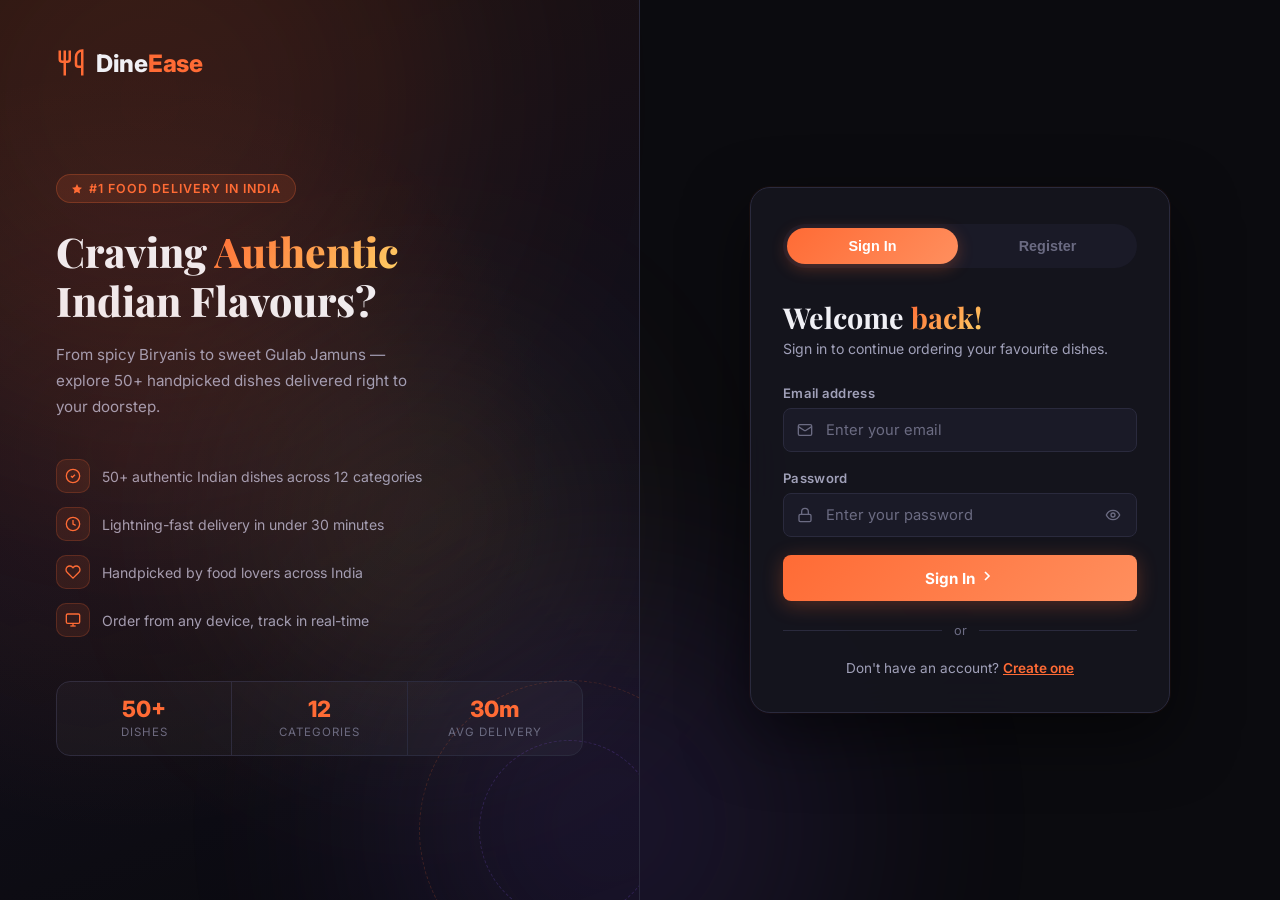
==== login.html @ 15558094 "Initial commit - DineEase project" ====
<!DOCTYPE html>
<html lang="en">
<head>
  <meta charset="UTF-8">
  <meta name="viewport" content="width=device-width, initial-scale=1.0">
  <title>DineEase — Login & Register</title>
  <meta name="description" content="Sign in or create your DineEase account to start ordering authentic Indian cuisine.">
  <link rel="preconnect" href="https://fonts.googleapis.com">
  <link rel="preconnect" href="https://fonts.gstatic.com" crossorigin>
  <link href="https://fonts.googleapis.com/css2?family=Inter:wght@300;400;500;600;700;800&family=Playfair+Display:wght@600;700;800&display=swap" rel="stylesheet">
  <style>
    /* ===== RESET & BASE ===== */
    *,*::before,*::after{margin:0;padding:0;box-sizing:border-box}
    :root{
      --bg:#0b0b0f;--bg2:#12121a;--bg3:#1a1a27;--bg4:#23233a;
      --text:#f0f0f5;--text2:#a0a0b8;--text3:#6b6b82;
      --accent:#ff6b35;--accent2:#ff8f5e;--accent-glow:rgba(255,107,53,.28);
      --green:#22c55e;--red:#ef4444;
      --card:#16161f;--border:#2a2a3d;
      --radius:14px;--radius-sm:8px;--radius-full:999px;
      --shadow:0 8px 32px rgba(0,0,0,.4);
      --transition:.3s cubic-bezier(.4,0,.2,1);
      --font:'Inter',system-ui,sans-serif;
    }
    html{scroll-behavior:smooth}
    body{
      font-family:var(--font);
      background:var(--bg);
      color:var(--text);
      min-height:100vh;
      overflow-x:hidden;
    }

    /* ===== BACKGROUND SHAPES ===== */
    .bg-shapes{position:fixed;inset:0;pointer-events:none;z-index:0}
    .shape{position:absolute;border-radius:50%;filter:blur(120px);opacity:.13}
    .s1{width:600px;height:600px;background:var(--accent);top:-200px;left:-150px}
    .s2{width:450px;height:450px;background:#8b5cf6;bottom:-150px;left:30%}
    .s3{width:320px;height:320px;background:#ffd166;top:40%;left:20%}

    /* ===== TWO-COLUMN PAGE WRAP ===== */
    .page-wrap{
      display:grid;
      grid-template-columns:1fr 1fr;
      min-height:100vh;
      position:relative;z-index:1;
    }

    /* ===== LEFT: BRAND PANEL ===== */
    .brand-panel{
      position:relative;
      display:flex;
      flex-direction:column;
      justify-content:space-between;
      padding:48px 56px;
      background:linear-gradient(160deg,rgba(255,107,53,.07) 0%,rgba(139,92,246,.05) 50%,rgba(11,11,15,0) 100%);
      border-right:1px solid var(--border);
      overflow:hidden;
    }
    .brand-panel::before{
      content:'';
      position:absolute;inset:0;
      background:radial-gradient(ellipse at 20% 50%,rgba(255,107,53,.1) 0%,transparent 60%);
      pointer-events:none;
    }

    /* Logo in brand panel */
    .brand-logo{display:flex;align-items:center;gap:10px;text-decoration:none;color:var(--text)}
    .brand-logo-icon svg{display:block}
    .brand-logo-text{font-size:1.5rem;font-weight:800;letter-spacing:-.3px}
    .brand-logo-accent{color:var(--accent)}

    /* Main brand copy */
    .brand-body{flex:1;display:flex;flex-direction:column;justify-content:center;padding:40px 0}
    .brand-badge{
      display:inline-flex;align-items:center;gap:6px;
      background:rgba(255,107,53,.12);border:1px solid rgba(255,107,53,.25);
      color:var(--accent);padding:6px 14px;border-radius:var(--radius-full);
      font-size:.78rem;font-weight:600;text-transform:uppercase;letter-spacing:1px;
      margin-bottom:24px;width:fit-content;
    }
    .brand-headline{
      font-family:'Playfair Display',serif;
      font-size:clamp(2rem,3.2vw,3rem);
      font-weight:800;line-height:1.18;
      margin-bottom:18px;
    }
    .brand-headline span{
      background:linear-gradient(135deg,var(--accent),#ffd166);
      -webkit-background-clip:text;-webkit-text-fill-color:transparent;background-clip:text;
    }
    .brand-desc{font-size:.95rem;color:var(--text2);line-height:1.7;max-width:380px;margin-bottom:40px}

    /* Feature list */
    .feature-list{list-style:none;display:flex;flex-direction:column;gap:14px;margin-bottom:44px}
    .feature-list li{
      display:flex;align-items:center;gap:12px;
      font-size:.88rem;color:var(--text2);
    }
    .feat-icon{
      width:34px;height:34px;border-radius:10px;flex-shrink:0;
      display:grid;place-items:center;
      background:rgba(255,107,53,.1);border:1px solid rgba(255,107,53,.2);
      color:var(--accent);
    }

    /* Stats row */
    .brand-stats{
      display:flex;gap:0;
      background:rgba(255,255,255,.03);
      border:1px solid var(--border);
      border-radius:var(--radius);
      overflow:hidden;
    }
    .bstat{
      flex:1;text-align:center;padding:16px 12px;
      border-right:1px solid var(--border);
    }
    .bstat:last-child{border-right:none}
    .bstat-num{display:block;font-size:1.4rem;font-weight:800;color:var(--accent);line-height:1}
    .bstat-lbl{font-size:.72rem;color:var(--text3);text-transform:uppercase;letter-spacing:1px;margin-top:4px;display:block}

    /* Decorative floating orbs */
    .orb{
      position:absolute;border-radius:50%;
      border:1px dashed rgba(255,107,53,.18);
      animation:spinRing 35s linear infinite;
    }
    .orb-1{width:300px;height:300px;bottom:-80px;right:-80px;animation-duration:40s}
    .orb-2{width:180px;height:180px;bottom:-20px;right:-20px;animation-duration:25s;border-color:rgba(139,92,246,.2);animation-direction:reverse}
    @keyframes spinRing{from{transform:rotate(0)}to{transform:rotate(360deg)}}

    /* ===== RIGHT: FORM PANEL ===== */
    .form-panel{
      display:flex;
      align-items:center;
      justify-content:center;
      padding:40px 32px;
      overflow-y:auto;
    }

    /* ===== CARD ===== */
    .card-wrap{
      position:relative;z-index:1;
      width:100%;max-width:420px;
      animation:fadeUp .6s ease both;
    }
    @keyframes fadeUp{from{opacity:0;transform:translateY(28px)}to{opacity:1;transform:translateY(0)}}

    .auth-card{
      background:rgba(22,22,31,.9);
      border:1px solid var(--border);
      border-radius:20px;
      padding:36px 32px;
      box-shadow:0 24px 64px rgba(0,0,0,.5), 0 0 0 1px rgba(255,107,53,.06);
      backdrop-filter:blur(24px);
    }

    /* ===== TABS ===== */
    .tab-bar{
      display:grid;grid-template-columns:1fr 1fr;
      background:var(--bg3);
      border-radius:var(--radius-full);
      padding:4px;gap:4px;
      margin-bottom:32px;
    }
    .tab-btn{
      padding:10px 0;
      border-radius:var(--radius-full);
      font-size:.9rem;font-weight:600;
      color:var(--text3);
      background:none;border:none;cursor:pointer;
      transition:var(--transition);
    }
    .tab-btn.active{
      background:linear-gradient(135deg,var(--accent),var(--accent2));
      color:#fff;
      box-shadow:0 4px 16px var(--accent-glow);
    }

    /* ===== HEADINGS ===== */
    .form-title{
      font-family:'Playfair Display',serif;
      font-size:1.8rem;font-weight:700;
      margin-bottom:6px;
      line-height:1.2;
    }
    .form-title span{
      background:linear-gradient(135deg,var(--accent),#ffd166);
      -webkit-background-clip:text;-webkit-text-fill-color:transparent;background-clip:text;
    }
    .form-sub{font-size:.88rem;color:var(--text2);margin-bottom:28px}

    /* ===== FORM ===== */
    .form-section{display:none}
    .form-section.active{display:block;animation:fadeUp .35s ease both}

    .field{margin-bottom:18px}
    .field label{
      display:block;font-size:.82rem;font-weight:600;
      color:var(--text2);margin-bottom:7px;letter-spacing:.3px;
    }
    .input-wrap{position:relative}
    .input-wrap .icon{
      position:absolute;left:14px;top:50%;transform:translateY(-50%);
      color:var(--text3);pointer-events:none;display:flex;
    }
    .input-wrap input{
      width:100%;
      background:var(--bg3);
      border:1.5px solid var(--border);
      border-radius:var(--radius-sm);
      color:var(--text);
      font-size:.92rem;
      font-family:var(--font);
      padding:12px 14px 12px 42px;
      outline:none;
      transition:var(--transition);
    }
    .input-wrap input::placeholder{color:var(--text3)}
    .input-wrap input:focus{border-color:var(--accent);background:var(--bg4);box-shadow:0 0 0 3px var(--accent-glow)}
    .input-wrap input.error-input{border-color:var(--red);box-shadow:0 0 0 3px rgba(239,68,68,.18)}
    .toggle-pw{
      position:absolute;right:12px;top:50%;transform:translateY(-50%);
      background:none;border:none;cursor:pointer;color:var(--text3);
      padding:4px;display:flex;transition:var(--transition);
    }
    .toggle-pw:hover{color:var(--text)}

    .error-msg{
      display:none;font-size:.78rem;color:var(--red);
      margin-top:6px;font-weight:500;
    }
    .error-msg.show{display:block;animation:fadeUp .25s ease both}

    .form-hint{font-size:.8rem;color:var(--text3);margin-bottom:18px}

    /* ===== SUBMIT BUTTON ===== */
    .submit-btn{
      width:100%;padding:13px;
      background:linear-gradient(135deg,var(--accent),var(--accent2));
      color:#fff;border:none;
      border-radius:var(--radius-sm);
      font-size:.95rem;font-weight:700;
      font-family:var(--font);
      cursor:pointer;
      transition:var(--transition);
      box-shadow:0 4px 20px var(--accent-glow);
      display:flex;align-items:center;justify-content:center;gap:8px;
      margin-top:6px;
    }
    .submit-btn:hover{transform:translateY(-2px);box-shadow:0 8px 32px var(--accent-glow)}
    .submit-btn:active{transform:translateY(0)}
    .submit-btn:disabled{opacity:.6;cursor:not-allowed;transform:none}

    /* ===== GLOBAL ERROR BANNER ===== */
    .banner{
      display:none;
      background:rgba(239,68,68,.12);
      border:1px solid rgba(239,68,68,.3);
      color:var(--red);
      border-radius:var(--radius-sm);
      padding:11px 14px;
      font-size:.85rem;font-weight:500;
      margin-bottom:20px;
      align-items:center;gap:8px;
    }
    .banner.show{display:flex;animation:fadeUp .3s ease both}
    .banner-success{
      background:rgba(34,197,94,.1);
      border-color:rgba(34,197,94,.3);
      color:var(--green);
    }

    /* ===== DIVIDER ===== */
    .divider{
      display:flex;align-items:center;gap:12px;
      margin:22px 0;color:var(--text3);font-size:.8rem;
    }
    .divider::before,.divider::after{
      content:'';flex:1;height:1px;background:var(--border);
    }

    /* ===== SWITCH LINK ===== */
    .switch-link{
      text-align:center;font-size:.85rem;color:var(--text2);margin-top:20px;
    }
    .switch-link button{
      background:none;border:none;cursor:pointer;
      color:var(--accent);font-weight:600;font-size:.85rem;
      font-family:var(--font);text-decoration:underline;
      transition:var(--transition);
    }
    .switch-link button:hover{color:var(--accent2)}

    /* ===== SPINNER ===== */
    .spinner{
      width:18px;height:18px;border:2.5px solid rgba(255,255,255,.3);
      border-top-color:#fff;border-radius:50%;
      animation:spin .7s linear infinite;display:none;
    }
    .submit-btn.loading .btn-label{display:none}
    .submit-btn.loading .spinner{display:block}
    @keyframes spin{to{transform:rotate(360deg)}}

    /* ===== RESPONSIVE ===== */
    @media(max-width:900px){
      .page-wrap{grid-template-columns:1fr}
      .brand-panel{display:none}
      .form-panel{padding:32px 20px;min-height:100vh}
    }
    @media(max-width:480px){
      .auth-card{padding:28px 20px}
    }
  </style>
</head>
<body>

  <!-- Background -->
  <div class="bg-shapes">
    <div class="shape s1"></div>
    <div class="shape s2"></div>
    <div class="shape s3"></div>
  </div>

  <!-- Two-column layout -->
  <div class="page-wrap">

    <!-- ===== LEFT: BRAND PANEL ===== -->
    <div class="brand-panel">
      <!-- Decorative orbs -->
      <div class="orb orb-1"></div>
      <div class="orb orb-2"></div>

      <!-- Logo -->
      <a href="index.html" class="brand-logo">
        <span class="brand-logo-icon">
          <svg width="30" height="30" viewBox="0 0 24 24" fill="none" stroke="var(--accent)" stroke-width="2">
            <path d="M3 2v7c0 1.1.9 2 2 2h4a2 2 0 0 0 2-2V2"/>
            <path d="M7 2v20"/>
            <path d="M21 15V2v0a5 5 0 0 0-5 5v6c0 1.1.9 2 2 2h3Zm0 0v7"/>
          </svg>
        </span>
        <span class="brand-logo-text">Dine<span class="brand-logo-accent">Ease</span></span>
      </a>

      <!-- Main copy -->
      <div class="brand-body">
        <div class="brand-badge">
          <svg width="12" height="12" viewBox="0 0 24 24" fill="var(--accent)"><path d="M12 2l3.09 6.26L22 9.27l-5 4.87 1.18 6.88L12 17.77l-6.18 3.25L7 14.14 2 9.27l6.91-1.01L12 2z"/></svg>
          #1 Food Delivery in India
        </div>
        <h2 class="brand-headline">
          Craving <span>Authentic</span><br>Indian Flavours?
        </h2>
        <p class="brand-desc">From spicy Biryanis to sweet Gulab Jamuns — explore 50+ handpicked dishes delivered right to your doorstep.</p>

        <ul class="feature-list">
          <li>
            <div class="feat-icon">
              <svg width="16" height="16" viewBox="0 0 24 24" fill="none" stroke="currentColor" stroke-width="2"><path d="M12 2a10 10 0 1 0 0 20 10 10 0 0 0 0-20Z"/><path d="m9 12 2 2 4-4"/></svg>
            </div>
            50+ authentic Indian dishes across 12 categories
          </li>
          <li>
            <div class="feat-icon">
              <svg width="16" height="16" viewBox="0 0 24 24" fill="none" stroke="currentColor" stroke-width="2"><circle cx="12" cy="12" r="10"/><polyline points="12 6 12 12 16 14"/></svg>
            </div>
            Lightning-fast delivery in under 30 minutes
          </li>
          <li>
            <div class="feat-icon">
              <svg width="16" height="16" viewBox="0 0 24 24" fill="none" stroke="currentColor" stroke-width="2"><path d="M20.84 4.61a5.5 5.5 0 0 0-7.78 0L12 5.67l-1.06-1.06a5.5 5.5 0 0 0-7.78 7.78l1.06 1.06L12 21.23l7.78-7.78 1.06-1.06a5.5 5.5 0 0 0 0-7.78z"/></svg>
            </div>
            Handpicked by food lovers across India
          </li>
          <li>
            <div class="feat-icon">
              <svg width="16" height="16" viewBox="0 0 24 24" fill="none" stroke="currentColor" stroke-width="2"><rect x="2" y="3" width="20" height="14" rx="2"/><line x1="8" y1="21" x2="16" y2="21"/><line x1="12" y1="17" x2="12" y2="21"/></svg>
            </div>
            Order from any device, track in real-time
          </li>
        </ul>

        <!-- Stats -->
        <div class="brand-stats">
          <div class="bstat">
            <span class="bstat-num">50+</span>
            <span class="bstat-lbl">Dishes</span>
          </div>
          <div class="bstat">
            <span class="bstat-num">12</span>
            <span class="bstat-lbl">Categories</span>
          </div>
          <div class="bstat">
            <span class="bstat-num">30m</span>
            <span class="bstat-lbl">Avg Delivery</span>
          </div>
        </div>
      </div><!-- /.brand-body -->
    </div><!-- /.brand-panel -->

    <!-- ===== RIGHT: FORM PANEL ===== -->
    <div class="form-panel">
  <div class="card-wrap">
    <div class="auth-card">

      <!-- Tabs -->
      <div class="tab-bar" role="tablist">
        <button class="tab-btn active" id="tabLogin" role="tab" aria-selected="true" onclick="switchTab('login')">Sign In</button>
        <button class="tab-btn" id="tabRegister" role="tab" aria-selected="false" onclick="switchTab('register')">Register</button>
      </div>

      <!-- ===== LOGIN FORM ===== -->
      <div class="form-section active" id="loginSection">
        <h1 class="form-title">Welcome <span>back!</span></h1>
        <p class="form-sub">Sign in to continue ordering your favourite dishes.</p>

        <div class="banner" id="loginBanner">
          <svg width="16" height="16" viewBox="0 0 24 24" fill="none" stroke="currentColor" stroke-width="2"><circle cx="12" cy="12" r="10"/><line x1="12" y1="8" x2="12" y2="12"/><line x1="12" y1="16" x2="12.01" y2="16"/></svg>
          <span id="loginBannerMsg"></span>
        </div>

        <form id="loginForm" novalidate>
          <div class="field">
            <label for="loginEmail">Email address</label>
            <div class="input-wrap">
              <span class="icon">
                <svg width="16" height="16" viewBox="0 0 24 24" fill="none" stroke="currentColor" stroke-width="2"><rect x="2" y="4" width="20" height="16" rx="2"/><path d="m22 7-8.97 5.7a1.94 1.94 0 0 1-2.06 0L2 7"/></svg>
              </span>
              <input type="email" id="loginEmail" placeholder="Enter your email" autocomplete="email">
            </div>
            <span class="error-msg" id="loginEmailErr">Please enter a valid email address.</span>
          </div>

          <div class="field">
            <label for="loginPassword">Password</label>
            <div class="input-wrap">
              <span class="icon">
                <svg width="16" height="16" viewBox="0 0 24 24" fill="none" stroke="currentColor" stroke-width="2"><rect x="3" y="11" width="18" height="11" rx="2"/><path d="M7 11V7a5 5 0 0 1 10 0v4"/></svg>
              </span>
              <input type="password" id="loginPassword" placeholder="Enter your password" autocomplete="current-password">
              <button type="button" class="toggle-pw" onclick="togglePw('loginPassword', this)" aria-label="Toggle password">
                <svg width="16" height="16" viewBox="0 0 24 24" fill="none" stroke="currentColor" stroke-width="2"><path d="M2 12s3-7 10-7 10 7 10 7-3 7-10 7-10-7-10-7Z"/><circle cx="12" cy="12" r="3"/></svg>
              </button>
            </div>
            <span class="error-msg" id="loginPasswordErr">Password cannot be empty.</span>
          </div>

          <button type="submit" class="submit-btn" id="loginBtn">
            <span class="btn-label">
              Sign In
              <svg width="16" height="16" viewBox="0 0 24 24" fill="none" stroke="currentColor" stroke-width="2.5"><path d="m9 18 6-6-6-6"/></svg>
            </span>
            <div class="spinner"></div>
          </button>
        </form>

        <div class="divider">or</div>
        <div class="switch-link">Don't have an account? <button onclick="switchTab('register')">Create one</button></div>
      </div>

      <!-- ===== REGISTER FORM ===== -->
      <div class="form-section" id="registerSection">
        <h1 class="form-title">Join <span>DineEase</span></h1>
        <p class="form-sub">Create your account and start exploring 50+ authentic dishes.</p>

        <div class="banner" id="registerBanner">
          <svg width="16" height="16" viewBox="0 0 24 24" fill="none" stroke="currentColor" stroke-width="2"><circle cx="12" cy="12" r="10"/><line x1="12" y1="8" x2="12" y2="12"/><line x1="12" y1="16" x2="12.01" y2="16"/></svg>
          <span id="registerBannerMsg"></span>
        </div>

        <form id="registerForm" novalidate>
          <div class="field">
            <label for="regName">Full name</label>
            <div class="input-wrap">
              <span class="icon">
                <svg width="16" height="16" viewBox="0 0 24 24" fill="none" stroke="currentColor" stroke-width="2"><path d="M20 21v-2a4 4 0 0 0-4-4H8a4 4 0 0 0-4 4v2"/><circle cx="12" cy="7" r="4"/></svg>
              </span>
              <input type="text" id="regName" placeholder="Enter your name" autocomplete="name">
            </div>
            <span class="error-msg" id="regNameErr">Name must be at least 2 characters.</span>
          </div>

          <div class="field">
            <label for="regEmail">Email address</label>
            <div class="input-wrap">
              <span class="icon">
                <svg width="16" height="16" viewBox="0 0 24 24" fill="none" stroke="currentColor" stroke-width="2"><rect x="2" y="4" width="20" height="16" rx="2"/><path d="m22 7-8.97 5.7a1.94 1.94 0 0 1-2.06 0L2 7"/></svg>
              </span>
              <input type="email" id="regEmail" placeholder="Enter your email" autocomplete="email">
            </div>
            <span class="error-msg" id="regEmailErr">Please enter a valid email address.</span>
          </div>

          <div class="field">
            <label for="regPassword">Password</label>
            <div class="input-wrap">
              <span class="icon">
                <svg width="16" height="16" viewBox="0 0 24 24" fill="none" stroke="currentColor" stroke-width="2"><rect x="3" y="11" width="18" height="11" rx="2"/><path d="M7 11V7a5 5 0 0 1 10 0v4"/></svg>
              </span>
              <input type="password" id="regPassword" placeholder="Enter your password" autocomplete="new-password">
              <button type="button" class="toggle-pw" onclick="togglePw('regPassword', this)" aria-label="Toggle password">
                <svg width="16" height="16" viewBox="0 0 24 24" fill="none" stroke="currentColor" stroke-width="2"><path d="M2 12s3-7 10-7 10 7 10 7-3 7-10 7-10-7-10-7Z"/><circle cx="12" cy="12" r="3"/></svg>
              </button>
            </div>
            <span class="error-msg" id="regPasswordErr">Password must be at least 6 characters.</span>
          </div>

          <p class="form-hint">By registering you agree to our <a href="#" style="color:var(--accent)">Terms of Service</a>.</p>

          <button type="submit" class="submit-btn" id="registerBtn">
            <span class="btn-label">
              Create Account
              <svg width="16" height="16" viewBox="0 0 24 24" fill="none" stroke="currentColor" stroke-width="2.5"><path d="m9 18 6-6-6-6"/></svg>
            </span>
            <div class="spinner"></div>
          </button>
        </form>

        <div class="divider">or</div>
        <div class="switch-link">Already have an account? <button onclick="switchTab('login')">Sign in</button></div>
      </div>

    </div><!-- /.auth-card -->
  </div><!-- /.card-wrap -->
    </div><!-- /.form-panel -->
  </div><!-- /.page-wrap -->

  <script>
    /* ===== TAB SWITCHING ===== */
    function switchTab(tab) {
      const isLogin = tab === 'login';
      document.getElementById('tabLogin').classList.toggle('active', isLogin);
      document.getElementById('tabRegister').classList.toggle('active', !isLogin);
      document.getElementById('loginSection').classList.toggle('active', isLogin);
      document.getElementById('registerSection').classList.toggle('active', !isLogin);
      clearErrors();
    }

    /* ===== TOGGLE PASSWORD VISIBILITY ===== */
    function togglePw(inputId, btn) {
      const input = document.getElementById(inputId);
      const isText = input.type === 'text';
      input.type = isText ? 'password' : 'text';
      btn.innerHTML = isText
        ? `<svg width="16" height="16" viewBox="0 0 24 24" fill="none" stroke="currentColor" stroke-width="2"><path d="M2 12s3-7 10-7 10 7 10 7-3 7-10 7-10-7-10-7Z"/><circle cx="12" cy="12" r="3"/></svg>`
        : `<svg width="16" height="16" viewBox="0 0 24 24" fill="none" stroke="currentColor" stroke-width="2"><path d="M17.94 17.94A10.07 10.07 0 0 1 12 20c-7 0-10-8-10-8a18.45 18.45 0 0 1 5.06-5.94"/><path d="M9.9 4.24A9.12 9.12 0 0 1 12 4c7 0 10 8 10 8a18.5 18.5 0 0 1-2.16 3.19"/><line x1="1" y1="1" x2="23" y2="23"/></svg>`;
    }

    /* ===== VALIDATION HELPERS ===== */
    const emailRegex = /^[^\s@]+@[^\s@]+\.[^\s@]+$/;

    function setError(inputId, errId, show) {
      document.getElementById(inputId).classList.toggle('error-input', show);
      document.getElementById(errId).classList.toggle('show', show);
    }

    function showBanner(id, msgId, message, isSuccess = false) {
      const banner = document.getElementById(id);
      banner.className = 'banner show' + (isSuccess ? ' banner-success' : '');
      document.getElementById(msgId).textContent = message;
    }

    function hideBanner(id) {
      document.getElementById(id).classList.remove('show');
    }

    function clearErrors() {
      ['loginEmail','loginPassword'].forEach(id => {
        document.getElementById(id).classList.remove('error-input');
      });
      ['loginEmailErr','loginPasswordErr','regNameErr','regEmailErr','regPasswordErr'].forEach(id => {
        document.getElementById(id).classList.remove('show');
      });
      ['regName','regEmail','regPassword'].forEach(id => {
        document.getElementById(id).classList.remove('error-input');
      });
      hideBanner('loginBanner');
      hideBanner('registerBanner');
    }

    function setLoading(btnId, loading) {
      const btn = document.getElementById(btnId);
      btn.classList.toggle('loading', loading);
      btn.disabled = loading;
    }

    /* ===== STORAGE HELPERS ===== */
    function getUsers() {
      return JSON.parse(localStorage.getItem('dineease_users') || '[]');
    }
    function saveUsers(users) {
      localStorage.setItem('dineease_users', JSON.stringify(users));
    }
    function setSession(user) {
      localStorage.setItem('dineease_session', JSON.stringify({ name: user.name, email: user.email }));
    }

    /* ===== LOGIN HANDLER ===== */
    document.getElementById('loginForm').addEventListener('submit', function(e) {
      e.preventDefault();
      clearErrors();

      const email    = document.getElementById('loginEmail').value.trim();
      const password = document.getElementById('loginPassword').value;
      let valid = true;

      if (!emailRegex.test(email)) { setError('loginEmail', 'loginEmailErr', true); valid = false; }
      if (!password)               { setError('loginPassword', 'loginPasswordErr', true); valid = false; }
      if (!valid) return;

      setLoading('loginBtn', true);

      setTimeout(() => {
        const users = getUsers();
        const user  = users.find(u => u.email === email && u.password === password);

        if (!user) {
          showBanner('loginBanner', 'loginBannerMsg', 'Incorrect email or password. Please try again.');
          setLoading('loginBtn', false);
          return;
        }

        setSession(user);
        showBanner('loginBanner', 'loginBannerMsg', `Welcome back, ${user.name}! Redirecting…`, true);

        setTimeout(() => { window.location.href = 'index.html'; }, 1000);
      }, 700);
    });

    /* ===== REGISTER HANDLER ===== */
    document.getElementById('registerForm').addEventListener('submit', function(e) {
      e.preventDefault();
      clearErrors();

      const name     = document.getElementById('regName').value.trim();
      const email    = document.getElementById('regEmail').value.trim();
      const password = document.getElementById('regPassword').value;
      let valid = true;

      if (name.length < 2)         { setError('regName', 'regNameErr', true); valid = false; }
      if (!emailRegex.test(email)) { setError('regEmail', 'regEmailErr', true); valid = false; }
      if (password.length < 6)     { setError('regPassword', 'regPasswordErr', true); valid = false; }
      if (!valid) return;

      setLoading('registerBtn', true);

      setTimeout(() => {
        const users = getUsers();

        if (users.find(u => u.email === email)) {
          showBanner('registerBanner', 'registerBannerMsg', 'An account with this email already exists.');
          setLoading('registerBtn', false);
          return;
        }

        users.push({ name, email, password });
        saveUsers(users);
        setSession({ name, email });

        showBanner('registerBanner', 'registerBannerMsg', `Account created! Welcome, ${name}! Redirecting…`, true);
        setTimeout(() => { window.location.href = 'index.html'; }, 1000);
      }, 700);
    });

    /* ===== CLEAR INLINE ERRORS ON INPUT ===== */
    ['loginEmail','loginPassword'].forEach(id => {
      document.getElementById(id).addEventListener('input', () => {
        document.getElementById(id).classList.remove('error-input');
        hideBanner('loginBanner');
      });
    });
    ['regName','regEmail','regPassword'].forEach(id => {
      document.getElementById(id).addEventListener('input', () => {
        document.getElementById(id).classList.remove('error-input');
        hideBanner('registerBanner');
      });
    });
  </script>
</body>
</html>
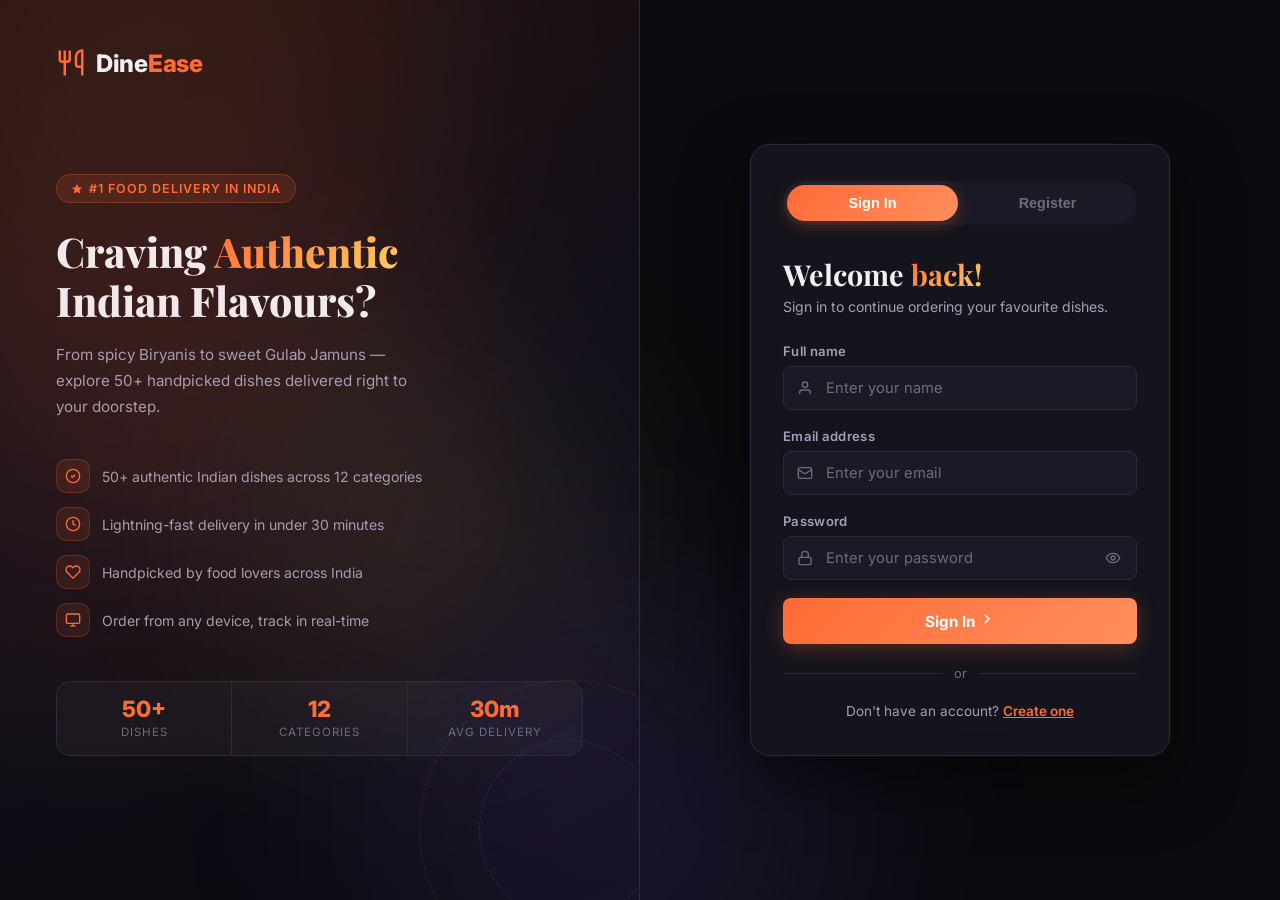
==== commit 1105dd32: "Added name field in login page" ====
--- a/login.html
+++ b/login.html
@@ -423,6 +423,17 @@
 
         <form id="loginForm" novalidate>
           <div class="field">
+            <label for="loginName">Full name</label>
+            <div class="input-wrap">
+              <span class="icon">
+                <svg width="16" height="16" viewBox="0 0 24 24" fill="none" stroke="currentColor" stroke-width="2"><path d="M20 21v-2a4 4 0 0 0-4-4H8a4 4 0 0 0-4 4v2"/><circle cx="12" cy="7" r="4"/></svg>
+              </span>
+              <input type="text" id="loginName" placeholder="Enter your name" autocomplete="name">
+            </div>
+            <span class="error-msg" id="loginNameErr">Name must be at least 2 characters.</span>
+          </div>
+
+          <div class="field">
             <label for="loginEmail">Email address</label>
             <div class="input-wrap">
               <span class="icon">
@@ -567,10 +578,10 @@
     }
 
     function clearErrors() {
-      ['loginEmail','loginPassword'].forEach(id => {
+      ['loginName','loginEmail','loginPassword'].forEach(id => {
         document.getElementById(id).classList.remove('error-input');
       });
-      ['loginEmailErr','loginPasswordErr','regNameErr','regEmailErr','regPasswordErr'].forEach(id => {
+      ['loginNameErr','loginEmailErr','loginPasswordErr','regNameErr','regEmailErr','regPasswordErr'].forEach(id => {
         document.getElementById(id).classList.remove('show');
       });
       ['regName','regEmail','regPassword'].forEach(id => {
@@ -602,10 +613,12 @@
       e.preventDefault();
       clearErrors();
 
+      const name     = document.getElementById('loginName').value.trim();
       const email    = document.getElementById('loginEmail').value.trim();
       const password = document.getElementById('loginPassword').value;
       let valid = true;
 
+      if (name.length < 2)         { setError('loginName', 'loginNameErr', true); valid = false; }
       if (!emailRegex.test(email)) { setError('loginEmail', 'loginEmailErr', true); valid = false; }
       if (!password)               { setError('loginPassword', 'loginPasswordErr', true); valid = false; }
       if (!valid) return;
@@ -622,8 +635,10 @@
           return;
         }
 
-        setSession(user);
-        showBanner('loginBanner', 'loginBannerMsg', `Welcome back, ${user.name}! Redirecting…`, true);
+        // Update stored name if the user provided a different one at login
+        const displayName = name || user.name;
+        setSession({ ...user, name: displayName });
+        showBanner('loginBanner', 'loginBannerMsg', `Welcome back, ${displayName}! Redirecting…`, true);
 
         setTimeout(() => { window.location.href = 'index.html'; }, 1000);
       }, 700);
@@ -665,7 +680,7 @@
     });
 
     /* ===== CLEAR INLINE ERRORS ON INPUT ===== */
-    ['loginEmail','loginPassword'].forEach(id => {
+    ['loginName','loginEmail','loginPassword'].forEach(id => {
       document.getElementById(id).addEventListener('input', () => {
         document.getElementById(id).classList.remove('error-input');
         hideBanner('loginBanner');
